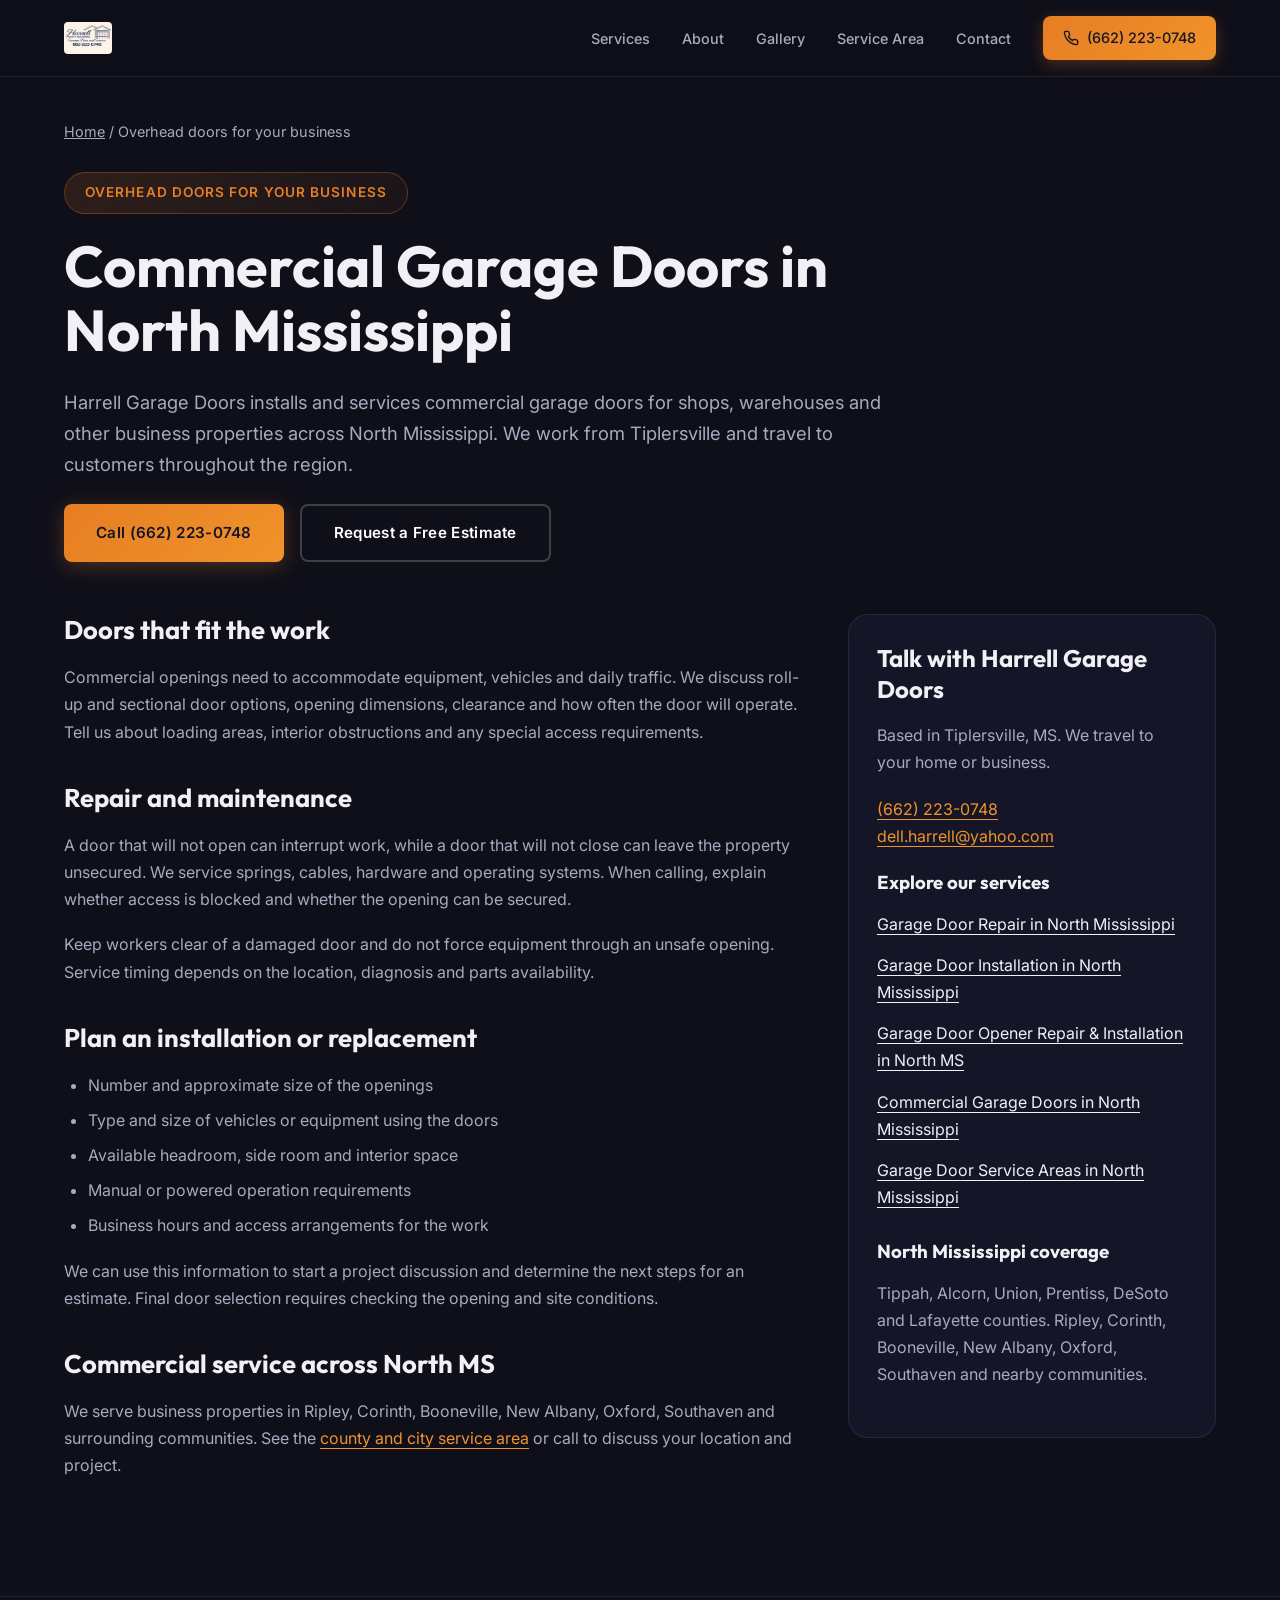
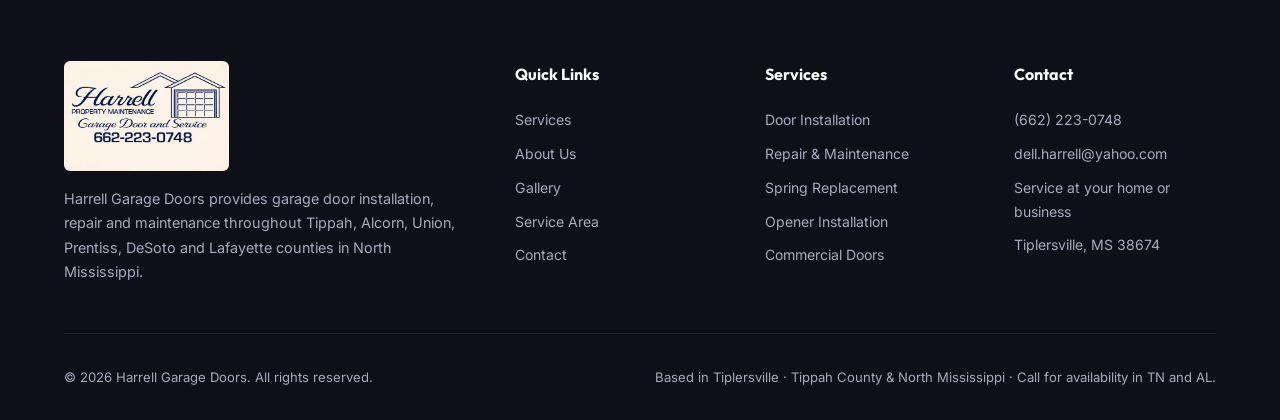
==== commercial-garage-doors/index.html @ d6b3cf74 "Improve North Mississippi local SEO and repair contact experience" ====
<!DOCTYPE html>
<html lang="en"><head>
    <meta charset="UTF-8">
    <meta name="viewport" content="width=device-width, initial-scale=1.0">
    <title>Commercial Garage Doors in North MS | Harrell Garage Doors</title>
    <meta name="description" content="Commercial overhead and roll-up garage door installation and repair across North Mississippi. Shops, warehouses and business properties. Call (662) 223-0748.">
    <meta name="robots" content="index, follow">
    <link rel="canonical" href="https://harrellgaragedoors.com/commercial-garage-doors/">
    <meta name="google-site-verification" content="fq_RQBsXkY-zGg6YW8vxwC1qj1ir5XJxF09icftSm3g" />
    <meta property="og:title" content="Commercial Garage Doors in North MS | Harrell Garage Doors">
    <meta property="og:description" content="Commercial overhead and roll-up garage door installation and repair across North Mississippi. Shops, warehouses and business properties. Call (662) 223-0748.">
    <meta property="og:type" content="website">
    <meta property="og:url" content="https://harrellgaragedoors.com/commercial-garage-doors/">
    <meta property="og:image" content="https://harrellgaragedoors.com/images/logo.png">
    <meta property="og:image:width" content="1024">
    <meta property="og:image:height" content="683">
    <meta name="twitter:card" content="summary_large_image">
    <meta name="twitter:title" content="Commercial Garage Doors in North MS | Harrell Garage Doors">
    <meta name="twitter:description" content="Commercial overhead and roll-up garage door installation and repair across North Mississippi. Shops, warehouses and business properties. Call (662) 223-0748.">
    <meta name="twitter:image" content="https://harrellgaragedoors.com/images/logo.png">
    <link rel="preconnect" href="https://fonts.googleapis.com">
    <link rel="preconnect" href="https://fonts.gstatic.com" crossorigin>
    <link href="https://fonts.googleapis.com/css2?family=Inter:wght@300;400;500;600;700&family=Outfit:wght@400;500;600;700;800&display=swap" rel="stylesheet">
    <link rel="stylesheet" href="/index.css">
    <link rel="icon" type="image/png" href="/images/logo.png">
    <meta property="og:locale" content="en_US">
    <meta property="og:site_name" content="Harrell Garage Doors">
</head><body class="detail-page">
<a class="skip-link" href="#main">Skip to content</a><nav class="navbar" id="navbar" aria-label="Main navigation">
        <div class="nav-container">
            <a href="/#hero" class="nav-logo">
                <img src="/images/logo.webp" alt="Harrell Garage Doors Logo" class="nav-logo-img" width="1024" height="682" decoding="async">
            </a>
            <ul class="nav-links" id="nav-links">
                <li><a href="/#services">Services</a></li>
                <li><a href="/#about">About</a></li>
                <li><a href="/#gallery">Gallery</a></li>
                <li><a href="/service-area/">Service Area</a></li>
                <li><a href="/#contact">Contact</a></li>
                <li><a href="tel:+16622230748" class="nav-cta">
                    <svg class="phone-icon" viewBox="0 0 24 24" fill="none" stroke="currentColor" stroke-width="2"><path d="M22 16.92v3a2 2 0 0 1-2.18 2 19.79 19.79 0 0 1-8.63-3.07 19.5 19.5 0 0 1-6-6 19.79 19.79 0 0 1-3.07-8.67A2 2 0 0 1 4.11 2h3a2 2 0 0 1 2 1.72 12.84 12.84 0 0 0 .7 2.81 2 2 0 0 1-.45 2.11L8.09 9.91a16 16 0 0 0 6 6l1.27-1.27a2 2 0 0 1 2.11-.45 12.84 12.84 0 0 0 2.81.7A2 2 0 0 1 22 16.92z"/></svg>
                    (662) 223-0748
                </a></li>
            </ul>
            <button class="hamburger" id="hamburger" aria-label="Open menu" aria-controls="nav-links" aria-expanded="false">
                <span></span>
                <span></span>
                <span></span>
            </button>
        </div>
    </nav>
<main id="main" tabindex="-1" class="detail-main container">
<nav class="breadcrumbs" aria-label="Breadcrumb"><a href="/">Home</a><span aria-hidden="true"> / </span><span>Overhead doors for your business</span></nav>
<header class="detail-header"><span class="section-tag">Overhead doors for your business</span><h1>Commercial Garage Doors in North Mississippi</h1><p>Harrell Garage Doors installs and services commercial garage doors for shops, warehouses and other business properties across North Mississippi. We work from Tiplersville and travel to customers throughout the region.</p><div class="contact-actions"><a class="btn btn-primary" href="tel:+16622230748">Call (662) 223-0748</a><a class="btn btn-outline" href="/#contact">Request a Free Estimate</a></div></header>
<div class="detail-grid"><article class="detail-copy"><section><h2>Doors that fit the work</h2><p>Commercial openings need to accommodate equipment, vehicles and daily traffic. We discuss roll-up and sectional door options, opening dimensions, clearance and how often the door will operate. Tell us about loading areas, interior obstructions and any special access requirements.</p></section><section><h2>Repair and maintenance</h2><p>A door that will not open can interrupt work, while a door that will not close can leave the property unsecured. We service springs, cables, hardware and operating systems. When calling, explain whether access is blocked and whether the opening can be secured.</p><p>Keep workers clear of a damaged door and do not force equipment through an unsafe opening. Service timing depends on the location, diagnosis and parts availability.</p></section><section><h2>Plan an installation or replacement</h2><ul><li>Number and approximate size of the openings</li><li>Type and size of vehicles or equipment using the doors</li><li>Available headroom, side room and interior space</li><li>Manual or powered operation requirements</li><li>Business hours and access arrangements for the work</li></ul><p>We can use this information to start a project discussion and determine the next steps for an estimate. Final door selection requires checking the opening and site conditions.</p></section><section><h2>Commercial service across North MS</h2><p>We serve business properties in Ripley, Corinth, Booneville, New Albany, Oxford, Southaven and surrounding communities. See the <a href="/service-area/">county and city service area</a> or call to discuss your location and project.</p></section></article><aside class="info-card"><h2>Talk with Harrell Garage Doors</h2><p>Based in Tiplersville, MS. We travel to your home or business.</p><p><a class="text-link" href="tel:+16622230748">(662) 223-0748</a><br><a class="text-link" href="mailto:dell.harrell@yahoo.com">dell.harrell@yahoo.com</a></p><h3>Explore our services</h3><ul class="related-links"><li><a href="/garage-door-repair/">Garage Door Repair in North Mississippi</a></li><li><a href="/garage-door-installation/">Garage Door Installation in North Mississippi</a></li><li><a href="/garage-door-openers/">Garage Door Opener Repair &amp; Installation in North MS</a></li><li><a href="/commercial-garage-doors/">Commercial Garage Doors in North Mississippi</a></li><li><a href="/service-area/">Garage Door Service Areas in North Mississippi</a></li></ul><h3>North Mississippi coverage</h3><p>Tippah, Alcorn, Union, Prentiss, DeSoto and Lafayette counties. Ripley, Corinth, Booneville, New Albany, Oxford, Southaven and nearby communities.</p></aside></div>
</main><footer class="footer">
        <div class="container">
            <div class="footer-grid">
                <div class="footer-brand">
                    <a href="/#hero" class="nav-logo">
                        <img src="/images/logo.webp" alt="Harrell Garage Doors Logo" class="footer-logo-img" width="1024" height="682" decoding="async">
                    </a>
                    <p>Harrell Garage Doors provides garage door installation, repair and maintenance throughout Tippah, Alcorn, Union, Prentiss, DeSoto and Lafayette counties in North Mississippi.</p>
                </div>
                <div class="footer-links-group">
                    <h4>Quick Links</h4>
                    <ul>
                        <li><a href="/#services">Services</a></li>
                        <li><a href="/#about">About Us</a></li>
                        <li><a href="/#gallery">Gallery</a></li>
                        <li><a href="/service-area/">Service Area</a></li>
                        <li><a href="/#contact">Contact</a></li>
                    </ul>
                </div>
                <div class="footer-links-group">
                    <h4>Services</h4>
                    <ul>
                        <li><a href="/garage-door-installation/">Door Installation</a></li>
                        <li><a href="/garage-door-repair/">Repair & Maintenance</a></li>
                        <li><a href="/garage-door-repair/">Spring Replacement</a></li>
                        <li><a href="/garage-door-openers/">Opener Installation</a></li>
                        <li><a href="/commercial-garage-doors/">Commercial Doors</a></li>
                    </ul>
                </div>
                <div class="footer-links-group">
                    <h4>Contact</h4>
                    <ul>
                        <li><a href="tel:+16622230748">(662) 223-0748</a></li>
                        <li><a href="mailto:dell.harrell@yahoo.com">dell.harrell@yahoo.com</a></li>
                        <li>Service at your home or business</li>
                        <li>Tiplersville, MS 38674</li>
                    </ul>
                </div>
            </div>
            <div class="footer-bottom">
                <p>&copy; 2026 Harrell Garage Doors. All rights reserved.</p>
                <p>Based in Tiplersville · Tippah County &amp; North Mississippi · Call for availability in TN and AL.</p>
            </div>
        </div>
    </footer><script type="application/ld+json">{
  "@context": "https://schema.org",
  "@graph": [
    {
      "@type": "HomeAndConstructionBusiness",
      "name": "Harrell Garage Doors",
      "description": "Garage door repair, installation, opener service and commercial garage doors based in Tiplersville, serving Tippah County and North Mississippi.",
      "url": "https://harrellgaragedoors.com/",
      "telephone": "+16622230748",
      "email": "dell.harrell@yahoo.com",
      "address": {
        "@type": "PostalAddress",
        "addressLocality": "Tiplersville",
        "addressRegion": "MS",
        "postalCode": "38674",
        "addressCountry": "US"
      },
      "openingHoursSpecification": [
        {
          "@type": "OpeningHoursSpecification",
          "dayOfWeek": [
            "Monday",
            "Tuesday",
            "Wednesday",
            "Thursday",
            "Friday"
          ],
          "opens": "07:30",
          "closes": "18:00"
        },
        {
          "@type": "OpeningHoursSpecification",
          "dayOfWeek": "Saturday",
          "opens": "07:30",
          "closes": "12:00"
        }
      ],
      "image": "https://harrellgaragedoors.com/images/logo.png",
      "sameAs": [
        "https://www.facebook.com/profile.php?id=61551705242362",
        "https://www.yelp.com/biz/harrell-garage-door-and-service-tiplersville"
      ],
      "areaServed": [
        {
          "@type": "AdministrativeArea",
          "name": "Tippah County, Mississippi"
        },
        {
          "@type": "AdministrativeArea",
          "name": "Alcorn County, Mississippi"
        },
        {
          "@type": "AdministrativeArea",
          "name": "Union County, Mississippi"
        },
        {
          "@type": "AdministrativeArea",
          "name": "Prentiss County, Mississippi"
        },
        {
          "@type": "AdministrativeArea",
          "name": "DeSoto County, Mississippi"
        },
        {
          "@type": "AdministrativeArea",
          "name": "Lafayette County, Mississippi"
        },
        {
          "@type": "City",
          "name": "Ripley, Mississippi"
        },
        {
          "@type": "City",
          "name": "Corinth, Mississippi"
        },
        {
          "@type": "City",
          "name": "Booneville, Mississippi"
        },
        {
          "@type": "City",
          "name": "New Albany, Mississippi"
        },
        {
          "@type": "City",
          "name": "Oxford, Mississippi"
        },
        {
          "@type": "City",
          "name": "Southaven, Mississippi"
        },
        {
          "@type": "City",
          "name": "Tiplersville, Mississippi"
        },
        {
          "@type": "City",
          "name": "Walnut, Mississippi"
        },
        {
          "@type": "City",
          "name": "Falkner, Mississippi"
        },
        {
          "@type": "City",
          "name": "Blue Mountain, Mississippi"
        },
        {
          "@type": "City",
          "name": "Iuka, Mississippi"
        }
      ],
      "@id": "https://harrellgaragedoors.com/#business",
      "logo": "https://harrellgaragedoors.com/images/logo.png"
    },
    {
      "@type": "WebPage",
      "@id": "https://harrellgaragedoors.com/commercial-garage-doors/#webpage",
      "url": "https://harrellgaragedoors.com/commercial-garage-doors/",
      "name": "Commercial Garage Doors in North MS | Harrell Garage Doors",
      "description": "Commercial overhead and roll-up garage door installation and repair across North Mississippi. Shops, warehouses and business properties. Call (662) 223-0748.",
      "about": {
        "@id": "https://harrellgaragedoors.com/#business"
      },
      "isPartOf": {
        "@id": "https://harrellgaragedoors.com/#website"
      },
      "breadcrumb": {
        "@id": "https://harrellgaragedoors.com/commercial-garage-doors/#breadcrumb"
      }
    },
    {
      "@type": "BreadcrumbList",
      "@id": "https://harrellgaragedoors.com/commercial-garage-doors/#breadcrumb",
      "itemListElement": [
        {
          "@type": "ListItem",
          "position": 1,
          "name": "Home",
          "item": "https://harrellgaragedoors.com/"
        },
        {
          "@type": "ListItem",
          "position": 2,
          "name": "Commercial Garage Doors in North Mississippi",
          "item": "https://harrellgaragedoors.com/commercial-garage-doors/"
        }
      ]
    },
    {
      "@type": "Service",
      "@id": "https://harrellgaragedoors.com/commercial-garage-doors/#service",
      "name": "Commercial Garage Doors in North Mississippi",
      "serviceType": "Overhead doors for your business",
      "url": "https://harrellgaragedoors.com/commercial-garage-doors/",
      "provider": {
        "@id": "https://harrellgaragedoors.com/#business"
      },
      "areaServed": [
        {
          "@type": "AdministrativeArea",
          "name": "Tippah County, Mississippi"
        },
        {
          "@type": "AdministrativeArea",
          "name": "Alcorn County, Mississippi"
        },
        {
          "@type": "AdministrativeArea",
          "name": "Union County, Mississippi"
        },
        {
          "@type": "AdministrativeArea",
          "name": "Prentiss County, Mississippi"
        },
        {
          "@type": "AdministrativeArea",
          "name": "DeSoto County, Mississippi"
        },
        {
          "@type": "AdministrativeArea",
          "name": "Lafayette County, Mississippi"
        },
        {
          "@type": "City",
          "name": "Ripley, Mississippi"
        },
        {
          "@type": "City",
          "name": "Corinth, Mississippi"
        },
        {
          "@type": "City",
          "name": "Booneville, Mississippi"
        },
        {
          "@type": "City",
          "name": "New Albany, Mississippi"
        },
        {
          "@type": "City",
          "name": "Oxford, Mississippi"
        },
        {
          "@type": "City",
          "name": "Southaven, Mississippi"
        },
        {
          "@type": "City",
          "name": "Tiplersville, Mississippi"
        },
        {
          "@type": "City",
          "name": "Walnut, Mississippi"
        },
        {
          "@type": "City",
          "name": "Falkner, Mississippi"
        },
        {
          "@type": "City",
          "name": "Blue Mountain, Mississippi"
        },
        {
          "@type": "City",
          "name": "Iuka, Mississippi"
        }
      ]
    }
  ]
}</script><script src="/script.js" defer></script></body></html>
---- index.css ----
/* ============================================
   HARRELL GARAGE DOORS — Design System & Styles
   ============================================ */

/* --- CSS Custom Properties --- */
:root {
    /* Colors */
    --color-bg-primary: #0f0f1a;
    --color-bg-secondary: #151528;
    --color-bg-tertiary: #1a1a2e;
    --color-bg-card: rgba(26, 26, 46, 0.7);
    --color-bg-card-hover: rgba(30, 30, 55, 0.85);
    --color-accent: #e67e22;
    --color-accent-light: #f0932b;
    --color-accent-glow: rgba(230, 126, 34, 0.3);
    --color-text-primary: #f0f0f5;
    --color-text-secondary: #a9a9bf;
    --color-text-muted: #6b6b85;
    --color-border: rgba(255, 255, 255, 0.08);
    --color-border-accent: rgba(230, 126, 34, 0.3);
    --color-white: #ffffff;
    --color-glass: rgba(255, 255, 255, 0.04);

    /* Typography */
    --font-heading: 'Outfit', sans-serif;
    --font-body: 'Inter', sans-serif;

    /* Spacing */
    --section-padding: 120px 0;
    --container-max: 1200px;
    --container-padding: 0 24px;

    /* Transitions */
    --transition-fast: 0.2s ease;
    --transition-base: 0.3s ease;
    --transition-slow: 0.5s cubic-bezier(0.4, 0, 0.2, 1);

    /* Borders */
    --radius-sm: 8px;
    --radius-md: 12px;
    --radius-lg: 20px;
    --radius-xl: 28px;
    --radius-full: 50%;
}

/* --- Reset & Base --- */
*,
*::before,
*::after {
    margin: 0;
    padding: 0;
    box-sizing: border-box;
}

html {
    scroll-behavior: smooth;
    -webkit-font-smoothing: antialiased;
    -moz-osx-font-smoothing: grayscale;
}

body {
    font-family: var(--font-body);
    background-color: var(--color-bg-primary);
    color: var(--color-text-primary);
    line-height: 1.7;
    overflow-x: hidden;
}

a {
    text-decoration: none;
    color: inherit;
    transition: var(--transition-fast);
}

img {
    display: block;
    max-width: 100%;
    height: auto;
}

ul {
    list-style: none;
}

.container {
    max-width: var(--container-max);
    margin: 0 auto;
    padding: var(--container-padding);
}

/* --- Buttons --- */
.btn {
    display: inline-flex;
    align-items: center;
    gap: 10px;
    padding: 14px 32px;
    border-radius: var(--radius-sm);
    font-family: var(--font-body);
    font-weight: 600;
    font-size: 0.95rem;
    cursor: pointer;
    border: none;
    transition: all var(--transition-base);
    letter-spacing: 0.02em;
}

.btn-primary {
    background: linear-gradient(135deg, var(--color-accent), var(--color-accent-light));
    color: var(--color-white);
    box-shadow: 0 4px 20px var(--color-accent-glow);
}

.btn-primary:hover {
    transform: translateY(-2px);
    box-shadow: 0 8px 32px var(--color-accent-glow);
}

.btn-outline {
    background: transparent;
    color: var(--color-white);
    border: 2px solid rgba(255, 255, 255, 0.2);
}

.btn-outline:hover {
    border-color: var(--color-accent);
    background: rgba(230, 126, 34, 0.1);
    transform: translateY(-2px);
}

.btn-lg {
    padding: 18px 40px;
    font-size: 1.05rem;
}

.btn-full {
    width: 100%;
    justify-content: center;
}

.btn-icon,
.btn-icon-right {
    width: 20px;
    height: 20px;
}

/* --- Section Utilities --- */
.section-header {
    text-align: center;
    margin-bottom: 64px;
}

.section-tag {
    display: inline-block;
    background: linear-gradient(135deg, rgba(230, 126, 34, 0.15), rgba(230, 126, 34, 0.05));
    color: var(--color-accent);
    font-weight: 600;
    font-size: 0.85rem;
    padding: 8px 20px;
    border-radius: 50px;
    letter-spacing: 0.08em;
    text-transform: uppercase;
    border: 1px solid var(--color-border-accent);
    margin-bottom: 20px;
}

.section-header h2 {
    font-family: var(--font-heading);
    font-size: clamp(2rem, 4vw, 3rem);
    font-weight: 700;
    margin-bottom: 16px;
    line-height: 1.2;
}

.section-description {
    color: var(--color-text-secondary);
    font-size: 1.1rem;
    max-width: 600px;
    margin: 0 auto;
    line-height: 1.7;
}

.text-accent {
    color: var(--color-accent);
}

/* --- Animations --- */
[data-animate] {
    opacity: 0;
    transform: translateY(30px);
    transition: opacity 0.7s ease-out, transform 0.7s ease-out;
}

[data-animate].animate-in {
    opacity: 1;
    transform: translateY(0);
}

/* ============================================
   NAVBAR
   ============================================ */
.navbar {
    position: fixed;
    top: 0;
    left: 0;
    right: 0;
    z-index: 1000;
    padding: 16px 0;
    transition: all var(--transition-base);
}

.navbar.scrolled {
    background: rgba(15, 15, 26, 0.92);
    backdrop-filter: blur(20px);
    -webkit-backdrop-filter: blur(20px);
    padding: 10px 0;
    border-bottom: 1px solid var(--color-border);
}

.nav-container {
    max-width: var(--container-max);
    margin: 0 auto;
    padding: var(--container-padding);
    display: flex;
    align-items: center;
    justify-content: space-between;
}

.nav-logo {
    display: flex;
    align-items: center;
}

.nav-logo-img {
    height: 32px !important;
    max-height: 32px !important;
    width: auto !important;
    max-width: 150px !important;
    object-fit: contain;
    border-radius: 4px;
}

.footer-logo-img {
    height: 110px;
    width: auto;
    max-width: 300px;
    object-fit: contain;
    border-radius: 6px;
}

.logo-icon {
    width: 38px;
    height: 38px;
    color: var(--color-accent);
    display: flex;
    align-items: center;
}

.logo-icon svg {
    width: 100%;
    height: 100%;
}

.logo-text {
    display: flex;
    flex-direction: column;
}

.logo-name {
    font-family: var(--font-heading);
    font-weight: 800;
    font-size: 1.2rem;
    color: var(--color-white);
    line-height: 1.1;
    letter-spacing: -0.02em;
}

.logo-tagline {
    font-size: 0.7rem;
    color: var(--color-text-secondary);
    font-weight: 500;
    letter-spacing: 0.04em;
}

.nav-links {
    display: flex;
    align-items: center;
    gap: 32px;
}

.nav-links a {
    font-size: 0.9rem;
    font-weight: 500;
    color: var(--color-text-secondary);
    transition: color var(--transition-fast);
    position: relative;
}

.nav-links a:not(.nav-cta):hover {
    color: var(--color-white);
}

.nav-links a:not(.nav-cta)::after {
    content: '';
    position: absolute;
    bottom: -4px;
    left: 0;
    width: 0;
    height: 2px;
    background: var(--color-accent);
    transition: width var(--transition-base);
}

.nav-links a:not(.nav-cta):hover::after {
    width: 100%;
}

.nav-cta {
    display: inline-flex;
    align-items: center;
    gap: 8px;
    background: linear-gradient(135deg, var(--color-accent), var(--color-accent-light));
    color: var(--color-white) !important;
    padding: 10px 20px;
    border-radius: var(--radius-sm);
    font-weight: 600;
    box-shadow: 0 4px 16px var(--color-accent-glow);
}

.nav-cta:hover {
    transform: translateY(-1px);
    box-shadow: 0 6px 24px var(--color-accent-glow);
}

.phone-icon {
    width: 16px;
    height: 16px;
}

.hamburger {
    display: none;
    flex-direction: column;
    gap: 6px;
    background: none;
    border: none;
    cursor: pointer;
    padding: 4px;
    z-index: 1001;
}

.hamburger span {
    width: 28px;
    height: 2px;
    background: var(--color-white);
    transition: var(--transition-base);
    border-radius: 2px;
}

.hamburger.active span:nth-child(1) {
    transform: rotate(45deg) translate(6px, 6px);
}

.hamburger.active span:nth-child(2) {
    opacity: 0;
}

.hamburger.active span:nth-child(3) {
    transform: rotate(-45deg) translate(6px, -6px);
}

/* ============================================
   HERO
   ============================================ */
.hero {
    position: relative;
    min-height: 100vh;
    display: flex;
    align-items: center;
    justify-content: center;
    overflow: hidden;
}

.hero-bg {
    position: absolute;
    inset: 0;
}

.hero-bg img {
    width: 100%;
    height: 100%;
    object-fit: cover;
    object-position: center;
}

.hero-overlay {
    position: absolute;
    inset: 0;
    background: linear-gradient(
        135deg,
        rgba(15, 15, 26, 0.92) 0%,
        rgba(15, 15, 26, 0.75) 50%,
        rgba(15, 15, 26, 0.6) 100%
    );
}

.hero-content {
    position: relative;
    z-index: 2;
    text-align: center;
    max-width: 800px;
    padding: 0 24px;
}

.hero-badge {
    display: inline-block;
    background: rgba(230, 126, 34, 0.12);
    border: 1px solid var(--color-border-accent);
    color: var(--color-accent);
    padding: 8px 24px;
    border-radius: 50px;
    font-size: 0.85rem;
    font-weight: 600;
    margin-bottom: 28px;
    letter-spacing: 0.04em;
    animation: fadeInDown 0.8s ease-out;
}

.hero h1 {
    font-family: var(--font-heading);
    font-size: clamp(2.5rem, 6vw, 4.2rem);
    font-weight: 800;
    line-height: 1.1;
    margin-bottom: 24px;
    letter-spacing: -0.03em;
    animation: fadeInDown 0.8s ease-out 0.15s both;
}

.hero-subtitle {
    font-size: clamp(1rem, 2vw, 1.2rem);
    color: var(--color-text-secondary);
    max-width: 560px;
    margin: 0 auto 40px;
    line-height: 1.7;
    animation: fadeInDown 0.8s ease-out 0.3s both;
}

.hero-actions {
    display: flex;
    align-items: center;
    justify-content: center;
    gap: 16px;
    flex-wrap: wrap;
    margin-bottom: 60px;
    animation: fadeInDown 0.8s ease-out 0.45s both;
}

.hero-stats {
    display: flex;
    align-items: center;
    justify-content: center;
    gap: 32px;
    padding-top: 40px;
    border-top: 1px solid var(--color-border);
    animation: fadeInDown 0.8s ease-out 0.6s both;
}

.stat {
    display: flex;
    flex-direction: column;
    align-items: center;
}

.stat-number {
    font-family: var(--font-heading);
    font-size: 1.8rem;
    font-weight: 700;
    color: var(--color-white);
}

.stat-label {
    font-size: 0.8rem;
    color: var(--color-text-secondary);
    font-weight: 500;
}

.stat-divider {
    width: 1px;
    height: 40px;
    background: var(--color-border);
}

.hero-scroll {
    position: absolute;
    bottom: 32px;
    left: 50%;
    transform: translateX(-50%);
    z-index: 2;
    animation: float 2s ease-in-out infinite;
}

.hero-scroll svg {
    width: 28px;
    height: 28px;
    color: var(--color-text-muted);
}

@keyframes fadeInDown {
    from {
        opacity: 0;
        transform: translateY(-20px);
    }
    to {
        opacity: 1;
        transform: translateY(0);
    }
}

@keyframes float {
    0%, 100% { transform: translateX(-50%) translateY(0); }
    50% { transform: translateX(-50%) translateY(8px); }
}

/* ============================================
   SERVICES
   ============================================ */
.services {
    padding: var(--section-padding);
    background: var(--color-bg-secondary);
    position: relative;
}

.services::before {
    content: '';
    position: absolute;
    top: 0;
    left: 50%;
    transform: translateX(-50%);
    width: 600px;
    height: 600px;
    background: radial-gradient(circle, var(--color-accent-glow), transparent 70%);
    opacity: 0.15;
    pointer-events: none;
}

.services-grid {
    display: grid;
    grid-template-columns: repeat(3, 1fr);
    gap: 28px;
}

.service-card {
    background: var(--color-bg-card);
    border: 1px solid var(--color-border);
    border-radius: var(--radius-lg);
    overflow: hidden;
    transition: all var(--transition-slow);
}

.service-card:hover {
    transform: translateY(-8px);
    border-color: var(--color-border-accent);
    box-shadow: 0 20px 60px rgba(0, 0, 0, 0.3), 0 0 40px var(--color-accent-glow);
}

.service-image {
    position: relative;
    height: 220px;
    overflow: hidden;
}

.service-image img {
    width: 100%;
    height: 100%;
    object-fit: cover;
    transition: transform var(--transition-slow);
}

.service-card:hover .service-image img {
    transform: scale(1.08);
}

.service-image-overlay {
    position: absolute;
    inset: 0;
    background: linear-gradient(to top, var(--color-bg-tertiary), transparent);
}

.service-content {
    padding: 28px;
}

.service-icon {
    width: 48px;
    height: 48px;
    color: var(--color-accent);
    margin-bottom: 16px;
}

.service-icon svg {
    width: 100%;
    height: 100%;
}

.service-content h3 {
    font-family: var(--font-heading);
    font-size: 1.4rem;
    font-weight: 700;
    margin-bottom: 12px;
}

.service-content p {
    color: var(--color-text-secondary);
    font-size: 0.95rem;
    margin-bottom: 20px;
    line-height: 1.7;
}

.service-features {
    display: flex;
    flex-direction: column;
    gap: 8px;
}

.service-features li {
    display: flex;
    align-items: center;
    gap: 10px;
    font-size: 0.88rem;
    color: var(--color-text-secondary);
}

.service-features li::before {
    content: '';
    width: 6px;
    height: 6px;
    background: var(--color-accent);
    border-radius: 50%;
    flex-shrink: 0;
}

/* ============================================
   ABOUT
   ============================================ */
.about {
    padding: var(--section-padding);
    background: var(--color-bg-primary);
}

.about-grid {
    display: grid;
    grid-template-columns: 1fr 1fr;
    gap: 64px;
    align-items: center;
}

.about-content .section-tag {
    margin-bottom: 20px;
}

.about-content h2 {
    font-family: var(--font-heading);
    font-size: clamp(1.8rem, 3.5vw, 2.6rem);
    font-weight: 700;
    margin-bottom: 24px;
    line-height: 1.2;
}

.about-content p {
    color: var(--color-text-secondary);
    margin-bottom: 16px;
    font-size: 1.02rem;
    line-height: 1.75;
}

.about-badges {
    display: flex;
    flex-direction: column;
    gap: 16px;
    margin-top: 32px;
}

.badge {
    display: flex;
    align-items: center;
    gap: 16px;
    padding: 16px 20px;
    background: var(--color-glass);
    border: 1px solid var(--color-border);
    border-radius: var(--radius-md);
    transition: all var(--transition-base);
}

.badge:hover {
    border-color: var(--color-border-accent);
    background: rgba(230, 126, 34, 0.06);
}

.badge-icon {
    width: 44px;
    height: 44px;
    background: rgba(230, 126, 34, 0.12);
    border-radius: var(--radius-sm);
    display: flex;
    align-items: center;
    justify-content: center;
    flex-shrink: 0;
}

.badge-icon svg {
    width: 22px;
    height: 22px;
    color: var(--color-accent);
}

.badge strong {
    display: block;
    font-size: 0.95rem;
    color: var(--color-white);
}

.badge span {
    font-size: 0.82rem;
    color: var(--color-text-muted);
}

.about-visual {
    position: relative;
}

.about-image-wrapper {
    position: relative;
    border-radius: var(--radius-lg);
    overflow: hidden;
}

.about-image-wrapper img {
    width: 100%;
    height: 480px;
    object-fit: cover;
}

.about-experience {
    position: absolute;
    bottom: 20px;
    left: 20px;
    background: rgba(15, 15, 26, 0.9);
    backdrop-filter: blur(16px);
    -webkit-backdrop-filter: blur(16px);
    padding: 20px 28px;
    border-radius: var(--radius-md);
    border: 1px solid var(--color-border);
}

.exp-number {
    font-family: var(--font-heading);
    font-size: 2.2rem;
    font-weight: 800;
    color: var(--color-accent);
    display: block;
    line-height: 1;
}

.exp-number small {
    font-size: 1.2rem;
}

.exp-label {
    font-size: 0.82rem;
    color: var(--color-text-secondary);
    margin-top: 4px;
    display: block;
}

/* ============================================
   GALLERY
   ============================================ */
.gallery {
    padding: var(--section-padding);
    background: var(--color-bg-secondary);
}

.gallery-grid {
    display: grid;
    grid-template-columns: repeat(3, 1fr);
    grid-auto-rows: 280px;
    gap: 16px;
}

.gallery-item-lg {
    grid-column: span 2;
    grid-row: span 1;
}

.gallery-item {
    position: relative;
    border-radius: var(--radius-md);
    overflow: hidden;
    cursor: pointer;
}

.gallery-item img {
    width: 100%;
    height: 100%;
    object-fit: cover;
    transition: transform var(--transition-slow);
}

.gallery-item:hover img {
    transform: scale(1.08);
}

.gallery-overlay {
    position: absolute;
    inset: 0;
    background: linear-gradient(to top, rgba(0, 0, 0, 0.7) 0%, transparent 60%);
    display: flex;
    align-items: flex-end;
    padding: 20px;
    opacity: 0;
    transition: opacity var(--transition-base);
}

.gallery-item:hover .gallery-overlay {
    opacity: 1;
}

.gallery-label {
    color: var(--color-white);
    font-weight: 600;
    font-size: 0.95rem;
}

/* ============================================
   TESTIMONIALS
   ============================================ */
.testimonials {
    padding: var(--section-padding);
    background: var(--color-bg-primary);
    position: relative;
}

.testimonials::before {
    content: '';
    position: absolute;
    top: 50%;
    right: 0;
    transform: translateY(-50%);
    width: 400px;
    height: 400px;
    background: radial-gradient(circle, var(--color-accent-glow), transparent 60%);
    opacity: 0.1;
    pointer-events: none;
}

.testimonials-grid {
    display: grid;
    grid-template-columns: repeat(3, 1fr);
    gap: 28px;
}

.testimonial-card {
    background: var(--color-bg-card);
    border: 1px solid var(--color-border);
    border-radius: var(--radius-lg);
    padding: 32px;
    transition: all var(--transition-base);
    display: flex;
    flex-direction: column;
}

.testimonial-card:hover {
    border-color: var(--color-border-accent);
    transform: translateY(-4px);
}

.testimonial-stars {
    color: #f1c40f;
    font-size: 1.2rem;
    margin-bottom: 16px;
    letter-spacing: 2px;
}

.testimonial-text {
    color: var(--color-text-secondary);
    font-size: 0.95rem;
    line-height: 1.75;
    flex: 1;
    margin-bottom: 24px;
    font-style: italic;
}

.testimonial-author {
    display: flex;
    align-items: center;
    gap: 12px;
    padding-top: 20px;
    border-top: 1px solid var(--color-border);
}

.author-avatar {
    width: 44px;
    height: 44px;
    border-radius: var(--radius-full);
    background: linear-gradient(135deg, var(--color-accent), var(--color-accent-light));
    display: flex;
    align-items: center;
    justify-content: center;
    color: var(--color-white);
    font-weight: 700;
    font-size: 0.85rem;
    flex-shrink: 0;
}

.testimonial-author strong {
    display: block;
    font-size: 0.92rem;
    color: var(--color-white);
}

.testimonial-author span {
    font-size: 0.78rem;
    color: var(--color-text-muted);
}

/* ============================================
   CONTACT
   ============================================ */
.contact {
    padding: var(--section-padding);
    background: var(--color-bg-secondary);
}

.contact-grid {
    display: grid;
    grid-template-columns: 1fr 1fr;
    gap: 64px;
    align-items: start;
}

.contact-info .section-tag {
    margin-bottom: 20px;
}

.contact-info h2 {
    font-family: var(--font-heading);
    font-size: clamp(1.8rem, 3.5vw, 2.6rem);
    font-weight: 700;
    margin-bottom: 16px;
    line-height: 1.2;
}

.contact-info > p {
    color: var(--color-text-secondary);
    margin-bottom: 36px;
    font-size: 1.02rem;
}

.contact-details {
    display: flex;
    flex-direction: column;
    gap: 20px;
    margin-bottom: 32px;
}

.contact-item {
    display: flex;
    align-items: flex-start;
    gap: 16px;
}

.contact-icon {
    width: 44px;
    height: 44px;
    background: rgba(230, 126, 34, 0.12);
    border-radius: var(--radius-sm);
    display: flex;
    align-items: center;
    justify-content: center;
    flex-shrink: 0;
}

.contact-icon svg {
    width: 20px;
    height: 20px;
    color: var(--color-accent);
}

.contact-item strong {
    display: block;
    font-size: 0.9rem;
    color: var(--color-white);
    margin-bottom: 2px;
}

.contact-item a {
    color: var(--color-text-secondary);
    font-size: 0.92rem;
}

.contact-item a:hover {
    color: var(--color-accent);
}

.contact-item span {
    display: block;
    color: var(--color-text-secondary);
    font-size: 0.92rem;
}

.contact-social {
    display: flex;
    gap: 12px;
}

.social-link {
    width: 44px;
    height: 44px;
    border-radius: var(--radius-sm);
    background: var(--color-glass);
    border: 1px solid var(--color-border);
    display: flex;
    align-items: center;
    justify-content: center;
    transition: all var(--transition-base);
}

.social-link svg {
    width: 20px;
    height: 20px;
    color: var(--color-text-secondary);
}

.social-link:hover {
    border-color: var(--color-accent);
    background: rgba(230, 126, 34, 0.1);
}

.social-link:hover svg {
    color: var(--color-accent);
}

/* --- Contact Form --- */
.contact-form-wrapper {
    background: var(--color-bg-card);
    border: 1px solid var(--color-border);
    border-radius: var(--radius-lg);
    padding: 40px;
}

.contact-form h3 {
    font-family: var(--font-heading);
    font-size: 1.4rem;
    font-weight: 700;
    margin-bottom: 28px;
}

.form-group {
    position: relative;
    margin-bottom: 20px;
}

.form-row {
    display: grid;
    grid-template-columns: 1fr 1fr;
    gap: 16px;
}

.form-group input,
.form-group textarea {
    width: 100%;
    padding: 16px 18px;
    background: rgba(255, 255, 255, 0.04);
    border: 1px solid var(--color-border);
    border-radius: var(--radius-sm);
    color: var(--color-text-primary);
    font-family: var(--font-body);
    font-size: 0.95rem;
    transition: border-color var(--transition-fast);
    outline: none;
}

.form-group input:focus,
.form-group textarea:focus {
    border-color: var(--color-accent);
}

.form-group label {
    position: absolute;
    left: 18px;
    top: 16px;
    color: var(--color-text-muted);
    font-size: 0.92rem;
    pointer-events: none;
    transition: all var(--transition-fast);
}

.form-group input:focus ~ label,
.form-group input:not(:placeholder-shown) ~ label,
.form-group textarea:focus ~ label,
.form-group textarea:not(:placeholder-shown) ~ label {
    top: -8px;
    left: 14px;
    font-size: 0.75rem;
    color: var(--color-accent);
    background: var(--color-bg-card);
    padding: 0 6px;
}

.form-group select {
    width: 100%;
    padding: 16px 18px;
    background: rgba(255, 255, 255, 0.04);
    border: 1px solid var(--color-border);
    border-radius: var(--radius-sm);
    color: var(--color-text-secondary);
    font-family: var(--font-body);
    font-size: 0.95rem;
    cursor: pointer;
    outline: none;
    appearance: none;
    -webkit-appearance: none;
    background-image: url("data:image/svg+xml;charset=utf-8,%3Csvg xmlns='http://www.w3.org/2000/svg' width='16' height='16' viewBox='0 0 24 24' fill='none' stroke='%236b6b85' stroke-width='2'%3E%3Cpolyline points='6 9 12 15 18 9'/%3E%3C/svg%3E");
    background-repeat: no-repeat;
    background-position: right 16px center;
}

.form-group select:focus {
    border-color: var(--color-accent);
}

.form-group select option {
    background: var(--color-bg-tertiary);
    color: var(--color-text-primary);
}

.form-group textarea {
    resize: vertical;
    min-height: 100px;
}

.contact-form .btn {
    margin-top: 8px;
    font-size: 1rem;
    padding: 16px;
}

/* Form success/error states */
.form-success {
    display: none;
    text-align: center;
    padding: 40px 20px;
}

.form-success.show {
    display: block;
}

.form-success h3 {
    color: var(--color-accent);
    margin-bottom: 12px;
}

.form-success p {
    color: var(--color-text-secondary);
}

/* ============================================
   MAP
   ============================================ */
.map-section {
    width: 100%;
    height: 400px;
    filter: grayscale(80%) brightness(0.5) contrast(1.2);
    transition: filter var(--transition-slow);
}

.map-section:hover {
    filter: grayscale(30%) brightness(0.7) contrast(1.1);
}

.map-section iframe {
    width: 100%;
    height: 100%;
}

/* ============================================
   FOOTER
   ============================================ */
.footer {
    background: var(--color-bg-primary);
    padding: 64px 0 32px;
    border-top: 1px solid var(--color-border);
}

.footer-grid {
    display: grid;
    grid-template-columns: 2fr 1fr 1fr 1fr;
    gap: 48px;
    margin-bottom: 48px;
}

.footer-brand p {
    color: var(--color-text-secondary);
    font-size: 0.9rem;
    margin-top: 16px;
    line-height: 1.7;
}

.footer-links-group h4 {
    font-family: var(--font-heading);
    font-size: 1rem;
    font-weight: 700;
    margin-bottom: 20px;
    color: var(--color-white);
}

.footer-links-group ul {
    display: flex;
    flex-direction: column;
    gap: 10px;
}

.footer-links-group li,
.footer-links-group a {
    color: var(--color-text-secondary);
    font-size: 0.88rem;
}

.footer-links-group a:hover {
    color: var(--color-accent);
}

.footer-bottom {
    padding-top: 32px;
    border-top: 1px solid var(--color-border);
    display: flex;
    justify-content: space-between;
    align-items: center;
    flex-wrap: wrap;
    gap: 12px;
}

.footer-bottom p {
    color: var(--color-text-muted);
    font-size: 0.82rem;
}

/* ============================================
   RESPONSIVE
   ============================================ */
@media (max-width: 1024px) {
    .services-grid {
        grid-template-columns: 1fr;
        max-width: 600px;
        margin: 0 auto;
    }

    .about-grid {
        grid-template-columns: 1fr;
        gap: 40px;
    }

    .about-visual {
        order: -1;
    }

    .gallery-grid {
        grid-template-columns: repeat(2, 1fr);
        grid-auto-rows: 240px;
    }

    .gallery-item-lg {
        grid-column: span 2;
    }

    .testimonials-grid {
        grid-template-columns: 1fr;
        max-width: 560px;
        margin: 0 auto;
    }

    .contact-grid {
        grid-template-columns: 1fr;
        gap: 40px;
    }

    .footer-grid {
        grid-template-columns: 1fr 1fr;
        gap: 32px;
    }
}

@media (max-width: 768px) {
    :root {
        --section-padding: 80px 0;
    }

    .nav-links {
        display: none;
        position: fixed;
        top: 0;
        left: 0;
        right: 0;
        bottom: 0;
        background: rgba(15, 15, 26, 0.97);
        backdrop-filter: blur(20px);
        -webkit-backdrop-filter: blur(20px);
        flex-direction: column;
        justify-content: center;
        align-items: center;
        gap: 24px;
    }

    .nav-links.active {
        display: flex;
    }

    .nav-links a {
        font-size: 1.2rem;
        color: var(--color-white);
    }

    .hamburger {
        display: flex;
    }

    .hero {
        padding-top: 80px;
    }

    .hero h1 {
        font-size: clamp(2rem, 8vw, 3rem);
    }

    .hero-stats {
        gap: 20px;
    }

    .stat-number {
        font-size: 1.4rem;
    }

    .gallery-grid {
        grid-template-columns: 1fr;
        grid-auto-rows: 220px;
    }

    .gallery-item-lg {
        grid-column: span 1;
    }

    .form-row {
        grid-template-columns: 1fr;
    }

    .footer-grid {
        grid-template-columns: 1fr;
        gap: 28px;
    }

    .footer-bottom {
        flex-direction: column;
        text-align: center;
    }

    .contact-form-wrapper {
        padding: 28px;
    }
}

@media (max-width: 480px) {
    :root {
        --section-padding: 60px 0;
    }

    .hero-actions {
        flex-direction: column;
        gap: 12px;
    }

    .hero-actions .btn {
        width: 100%;
        justify-content: center;
    }

    .hero-stats {
        flex-direction: column;
        gap: 16px;
    }

    .stat-divider {
        width: 40px;
        height: 1px;
    }

    .about-badges {
        gap: 12px;
    }
}

/* Local service content and accessible navigation. */
:root { --color-text-muted: #a9a9bf; }
html { scroll-padding-top: 100px; }
[data-animate] { opacity: 1; transform: none; }
.skip-link { position: fixed; top: -100px; left: 16px; z-index: 2000; padding: 12px 20px; background: #fff; color: #151528; }
.skip-link:focus { top: 12px; }
a:focus-visible, button:focus-visible, summary:focus-visible { outline: 3px solid #f0932b; outline-offset: 5px; }
.btn-primary, .nav-links .nav-cta { color: #151528 !important; }
.hero { padding: 120px 0 90px; }
.hero-content { max-width: 960px; }
.hero-subtitle { max-width: 720px; }
.stat-number { font-size: clamp(1.1rem, 2.5vw, 1.8rem); }
.local-section { padding: 80px 0; }
.faq-section { background: var(--color-bg-secondary); }
.narrow { max-width: 880px; }
.local-grid { display: grid; grid-template-columns: repeat(3, minmax(0, 1fr)); gap: 24px; }
.info-card { padding: 28px; border: 1px solid var(--color-border); border-radius: var(--radius-lg); background: var(--color-bg-secondary); }
.info-card h3, .info-card h2 { font-family: var(--font-heading); line-height: 1.3; margin-bottom: 16px; }
.info-card p { color: var(--color-text-secondary); margin-bottom: 20px; }
.text-link, .detail-copy a, details a { color: var(--color-accent-light); text-decoration: underline; text-underline-offset: 4px; }
.text-link { display: inline-block; overflow-wrap: anywhere; }
details { border-bottom: 1px solid var(--color-border); padding: 22px 0; }
summary { font-weight: 600; cursor: pointer; padding-right: 12px; }
details p { margin-top: 14px; color: var(--color-text-secondary); }
.contact-actions { display: flex; flex-wrap: wrap; gap: 16px; margin: 24px 0; }
.contact-form p { color: var(--color-text-secondary); }
.contact-note { font-size: .9rem; }
.location-section { padding: 36px 0; text-align: center; background: var(--color-bg-secondary); }
.detail-page .navbar { background: rgba(15, 15, 26, .97); border-bottom: 1px solid var(--color-border); }
.detail-main { padding-top: 120px; padding-bottom: 80px; }
.breadcrumbs { margin-bottom: 28px; color: var(--color-text-secondary); font-size: .9rem; }
.breadcrumbs a { text-decoration: underline; }
.detail-header { max-width: 920px; margin-bottom: 52px; }
.detail-header h1, .detail-main > h1 { font-family: var(--font-heading); font-size: clamp(2.1rem, 5vw, 3.6rem); line-height: 1.12; margin-bottom: 24px; }
.detail-header > p { max-width: 820px; color: var(--color-text-secondary); font-size: 1.15rem; }
.detail-grid { display: grid; grid-template-columns: minmax(0, 2fr) minmax(0, 1fr); gap: 48px; align-items: start; }
.detail-copy section { margin-bottom: 36px; }
.detail-copy h2 { font-family: var(--font-heading); line-height: 1.25; font-size: 1.6rem; margin-bottom: 18px; }
.detail-copy p, .detail-copy ul { margin-bottom: 18px; color: var(--color-text-secondary); }
.detail-copy ul { list-style: disc; padding-left: 24px; }
.detail-copy li { margin-bottom: 8px; }
.related-links { display: grid; gap: 14px; margin-bottom: 28px; }
.related-links a { text-decoration: underline; text-underline-offset: 4px; }
.gallery-item { cursor: default; }
.gallery-overlay { opacity: 1; }
@media (max-width: 900px) { .local-grid, .detail-grid { grid-template-columns: 1fr; } }
@media (max-width: 768px) {
    .hero-scroll { display: none; }
    .nav-links.active { overflow-y: auto; padding: 80px 24px 24px; }
    .detail-main { padding-top: 100px; }
    .contact-actions .btn { justify-content: center; text-align: center; }
}
@media (prefers-reduced-motion: reduce) {
    html { scroll-behavior: auto; }
    *, *::before, *::after { animation: none !important; transition: none !important; }
}
@media (scripting: none) and (max-width: 768px) {
    .navbar { position: relative; background: var(--color-bg-primary); }
    .nav-container { display: block; }
    .navbar .nav-links { display: flex; position: static; flex-direction: row; flex-wrap: wrap; gap: 16px; margin-top: 16px; }
    .navbar .hamburger { display: none; }
}
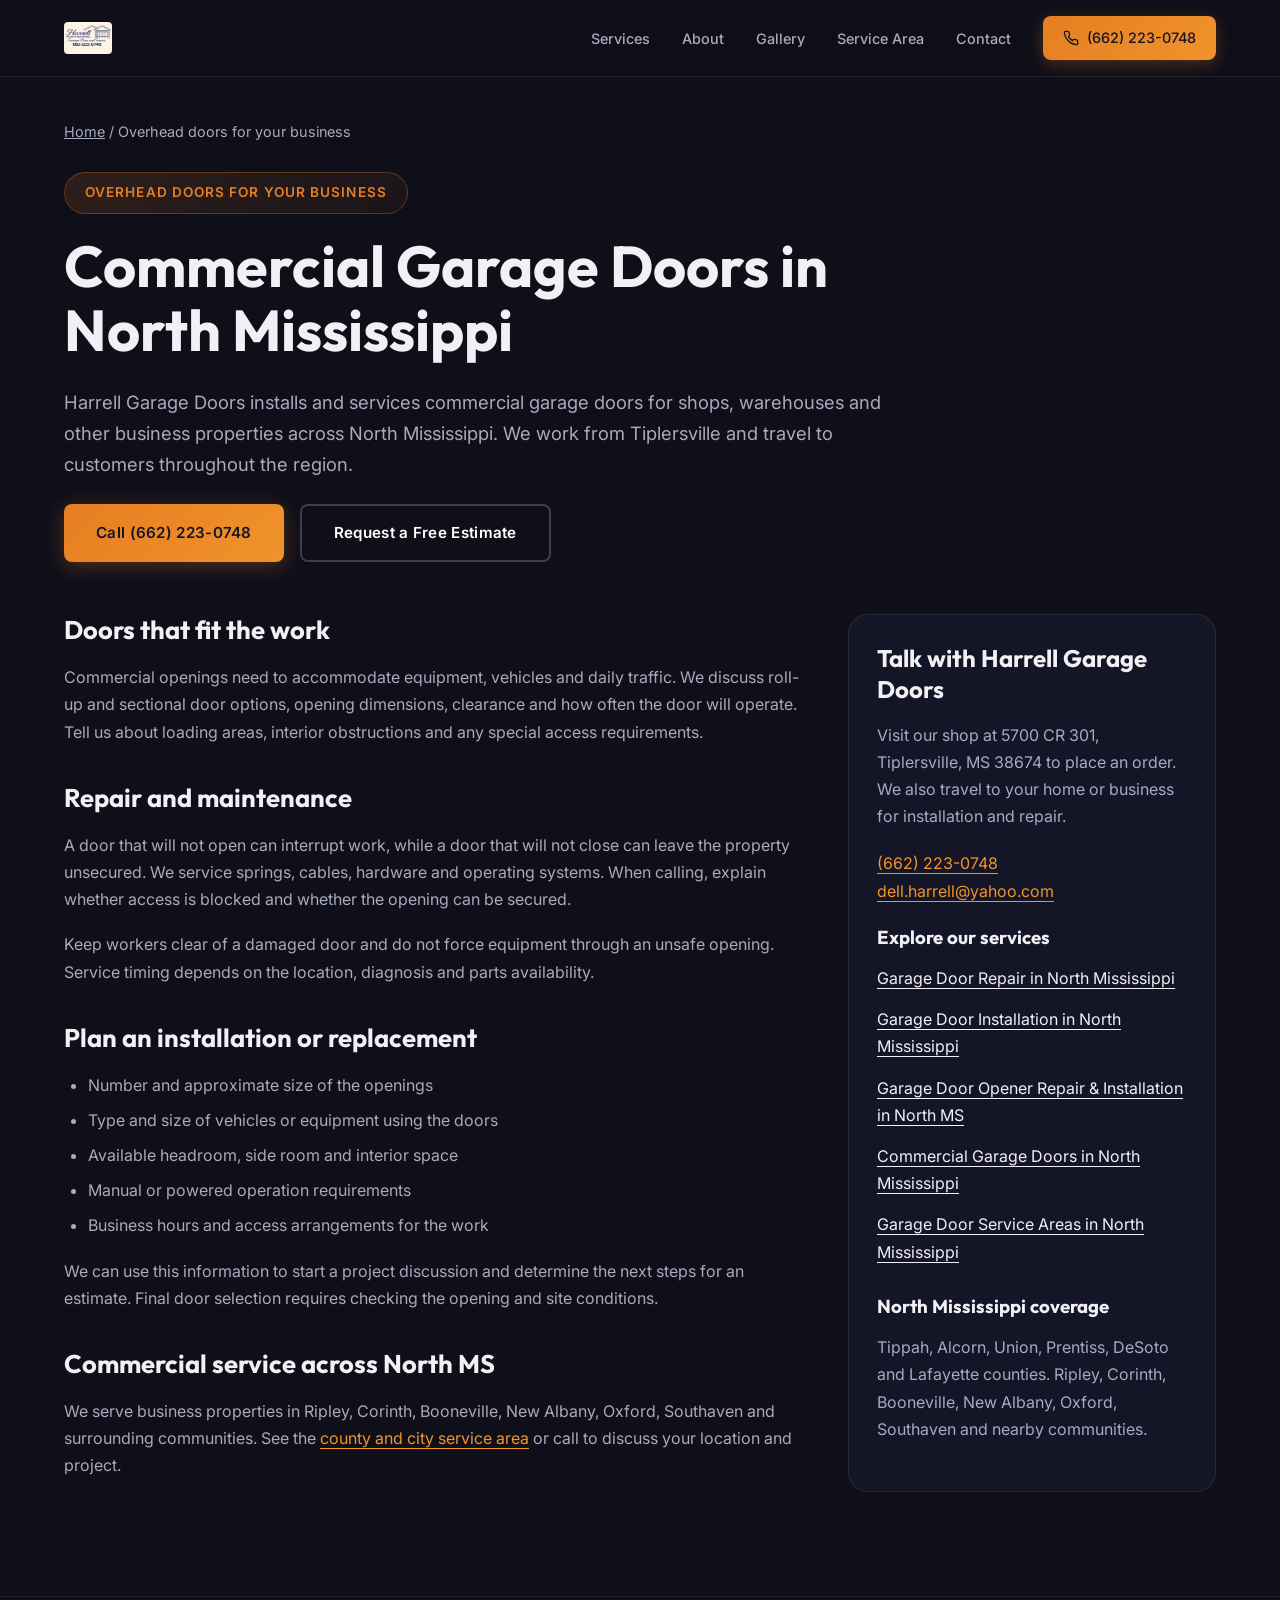
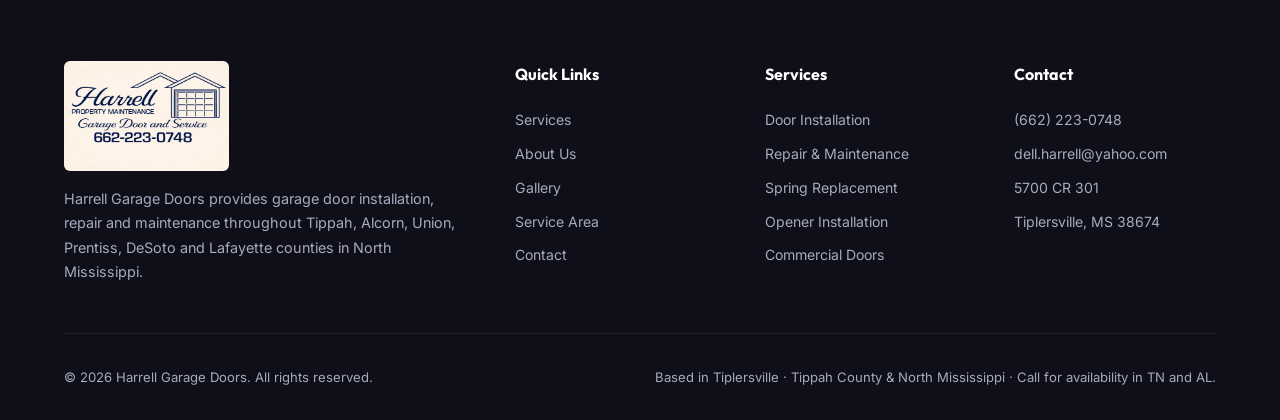
==== commit fdbffafb: "Show confirmed customer shop alongside mobile service areas" ====
--- a/commercial-garage-doors/index.html
+++ b/commercial-garage-doors/index.html
@@ -52,7 +52,7 @@
 <main id="main" tabindex="-1" class="detail-main container">
 <nav class="breadcrumbs" aria-label="Breadcrumb"><a href="/">Home</a><span aria-hidden="true"> / </span><span>Overhead doors for your business</span></nav>
 <header class="detail-header"><span class="section-tag">Overhead doors for your business</span><h1>Commercial Garage Doors in North Mississippi</h1><p>Harrell Garage Doors installs and services commercial garage doors for shops, warehouses and other business properties across North Mississippi. We work from Tiplersville and travel to customers throughout the region.</p><div class="contact-actions"><a class="btn btn-primary" href="tel:+16622230748">Call (662) 223-0748</a><a class="btn btn-outline" href="/#contact">Request a Free Estimate</a></div></header>
-<div class="detail-grid"><article class="detail-copy"><section><h2>Doors that fit the work</h2><p>Commercial openings need to accommodate equipment, vehicles and daily traffic. We discuss roll-up and sectional door options, opening dimensions, clearance and how often the door will operate. Tell us about loading areas, interior obstructions and any special access requirements.</p></section><section><h2>Repair and maintenance</h2><p>A door that will not open can interrupt work, while a door that will not close can leave the property unsecured. We service springs, cables, hardware and operating systems. When calling, explain whether access is blocked and whether the opening can be secured.</p><p>Keep workers clear of a damaged door and do not force equipment through an unsafe opening. Service timing depends on the location, diagnosis and parts availability.</p></section><section><h2>Plan an installation or replacement</h2><ul><li>Number and approximate size of the openings</li><li>Type and size of vehicles or equipment using the doors</li><li>Available headroom, side room and interior space</li><li>Manual or powered operation requirements</li><li>Business hours and access arrangements for the work</li></ul><p>We can use this information to start a project discussion and determine the next steps for an estimate. Final door selection requires checking the opening and site conditions.</p></section><section><h2>Commercial service across North MS</h2><p>We serve business properties in Ripley, Corinth, Booneville, New Albany, Oxford, Southaven and surrounding communities. See the <a href="/service-area/">county and city service area</a> or call to discuss your location and project.</p></section></article><aside class="info-card"><h2>Talk with Harrell Garage Doors</h2><p>Based in Tiplersville, MS. We travel to your home or business.</p><p><a class="text-link" href="tel:+16622230748">(662) 223-0748</a><br><a class="text-link" href="mailto:dell.harrell@yahoo.com">dell.harrell@yahoo.com</a></p><h3>Explore our services</h3><ul class="related-links"><li><a href="/garage-door-repair/">Garage Door Repair in North Mississippi</a></li><li><a href="/garage-door-installation/">Garage Door Installation in North Mississippi</a></li><li><a href="/garage-door-openers/">Garage Door Opener Repair &amp; Installation in North MS</a></li><li><a href="/commercial-garage-doors/">Commercial Garage Doors in North Mississippi</a></li><li><a href="/service-area/">Garage Door Service Areas in North Mississippi</a></li></ul><h3>North Mississippi coverage</h3><p>Tippah, Alcorn, Union, Prentiss, DeSoto and Lafayette counties. Ripley, Corinth, Booneville, New Albany, Oxford, Southaven and nearby communities.</p></aside></div>
+<div class="detail-grid"><article class="detail-copy"><section><h2>Doors that fit the work</h2><p>Commercial openings need to accommodate equipment, vehicles and daily traffic. We discuss roll-up and sectional door options, opening dimensions, clearance and how often the door will operate. Tell us about loading areas, interior obstructions and any special access requirements.</p></section><section><h2>Repair and maintenance</h2><p>A door that will not open can interrupt work, while a door that will not close can leave the property unsecured. We service springs, cables, hardware and operating systems. When calling, explain whether access is blocked and whether the opening can be secured.</p><p>Keep workers clear of a damaged door and do not force equipment through an unsafe opening. Service timing depends on the location, diagnosis and parts availability.</p></section><section><h2>Plan an installation or replacement</h2><ul><li>Number and approximate size of the openings</li><li>Type and size of vehicles or equipment using the doors</li><li>Available headroom, side room and interior space</li><li>Manual or powered operation requirements</li><li>Business hours and access arrangements for the work</li></ul><p>We can use this information to start a project discussion and determine the next steps for an estimate. Final door selection requires checking the opening and site conditions.</p></section><section><h2>Commercial service across North MS</h2><p>We serve business properties in Ripley, Corinth, Booneville, New Albany, Oxford, Southaven and surrounding communities. See the <a href="/service-area/">county and city service area</a> or call to discuss your location and project.</p></section></article><aside class="info-card"><h2>Talk with Harrell Garage Doors</h2><p>Visit our shop at 5700 CR 301, Tiplersville, MS 38674 to place an order. We also travel to your home or business for installation and repair.</p><p><a class="text-link" href="tel:+16622230748">(662) 223-0748</a><br><a class="text-link" href="mailto:dell.harrell@yahoo.com">dell.harrell@yahoo.com</a></p><h3>Explore our services</h3><ul class="related-links"><li><a href="/garage-door-repair/">Garage Door Repair in North Mississippi</a></li><li><a href="/garage-door-installation/">Garage Door Installation in North Mississippi</a></li><li><a href="/garage-door-openers/">Garage Door Opener Repair &amp; Installation in North MS</a></li><li><a href="/commercial-garage-doors/">Commercial Garage Doors in North Mississippi</a></li><li><a href="/service-area/">Garage Door Service Areas in North Mississippi</a></li></ul><h3>North Mississippi coverage</h3><p>Tippah, Alcorn, Union, Prentiss, DeSoto and Lafayette counties. Ripley, Corinth, Booneville, New Albany, Oxford, Southaven and nearby communities.</p></aside></div>
 </main><footer class="footer">
         <div class="container">
             <div class="footer-grid">
@@ -87,7 +87,7 @@
                     <ul>
                         <li><a href="tel:+16622230748">(662) 223-0748</a></li>
                         <li><a href="mailto:dell.harrell@yahoo.com">dell.harrell@yahoo.com</a></li>
-                        <li>Service at your home or business</li>
+                        <li>5700 CR 301</li>
                         <li>Tiplersville, MS 38674</li>
                     </ul>
                 </div>
@@ -97,7 +97,8 @@
                 <p>Based in Tiplersville · Tippah County &amp; North Mississippi · Call for availability in TN and AL.</p>
             </div>
         </div>
-    </footer><script type="application/ld+json">{
+    </footer><script type="application/ld+json">
+{
   "@context": "https://schema.org",
   "@graph": [
     {
@@ -112,7 +113,8 @@
         "addressLocality": "Tiplersville",
         "addressRegion": "MS",
         "postalCode": "38674",
-        "addressCountry": "US"
+        "addressCountry": "US",
+        "streetAddress": "5700 CR 301"
       },
       "openingHoursSpecification": [
         {
@@ -210,7 +212,8 @@
         }
       ],
       "@id": "https://harrellgaragedoors.com/#business",
-      "logo": "https://harrellgaragedoors.com/images/logo.png"
+      "logo": "https://harrellgaragedoors.com/images/logo.png",
+      "hasMap": "https://www.google.com/maps/search/?api=1&query=5700%20CR%20301%2C%20Tiplersville%2C%20MS%2038674"
     },
     {
       "@type": "WebPage",
@@ -327,4 +330,5 @@
       ]
     }
   ]
-}</script><script src="/script.js" defer></script></body></html>+}
+</script><script src="/script.js" defer></script></body></html>
